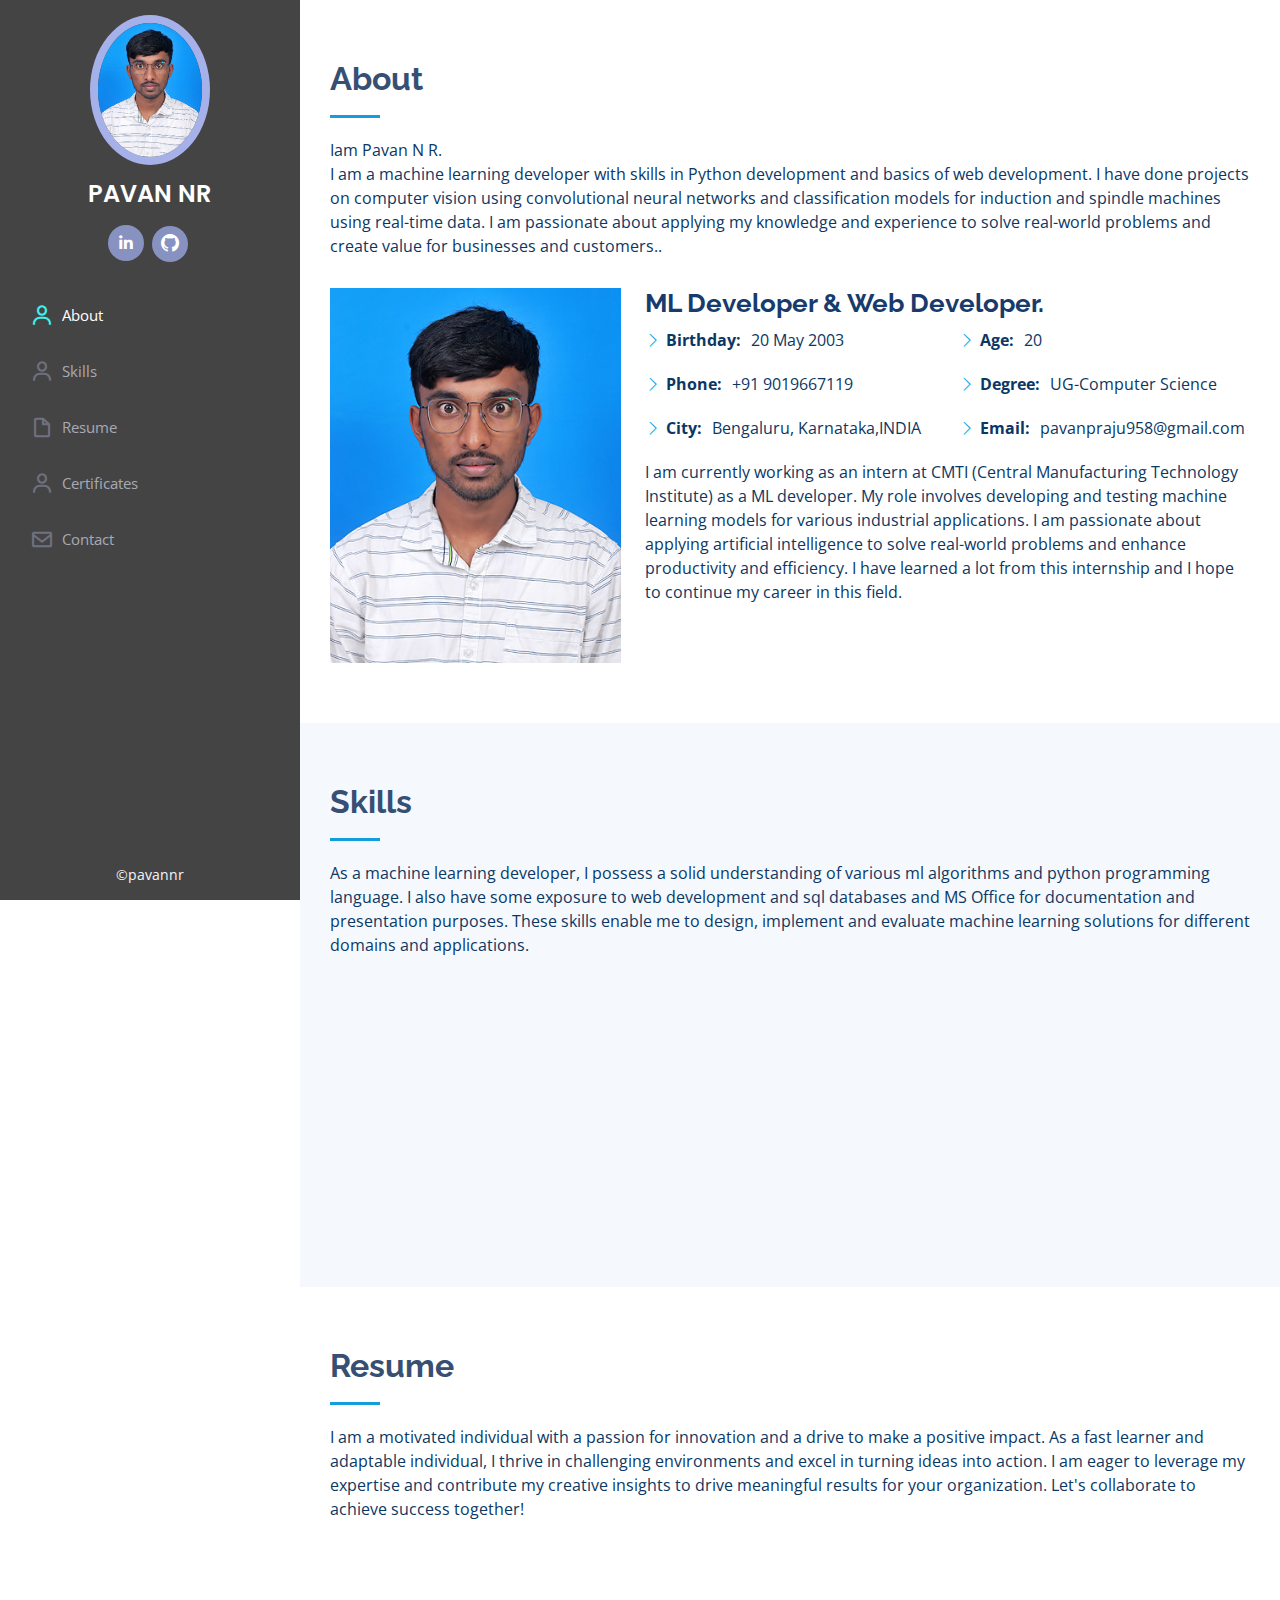
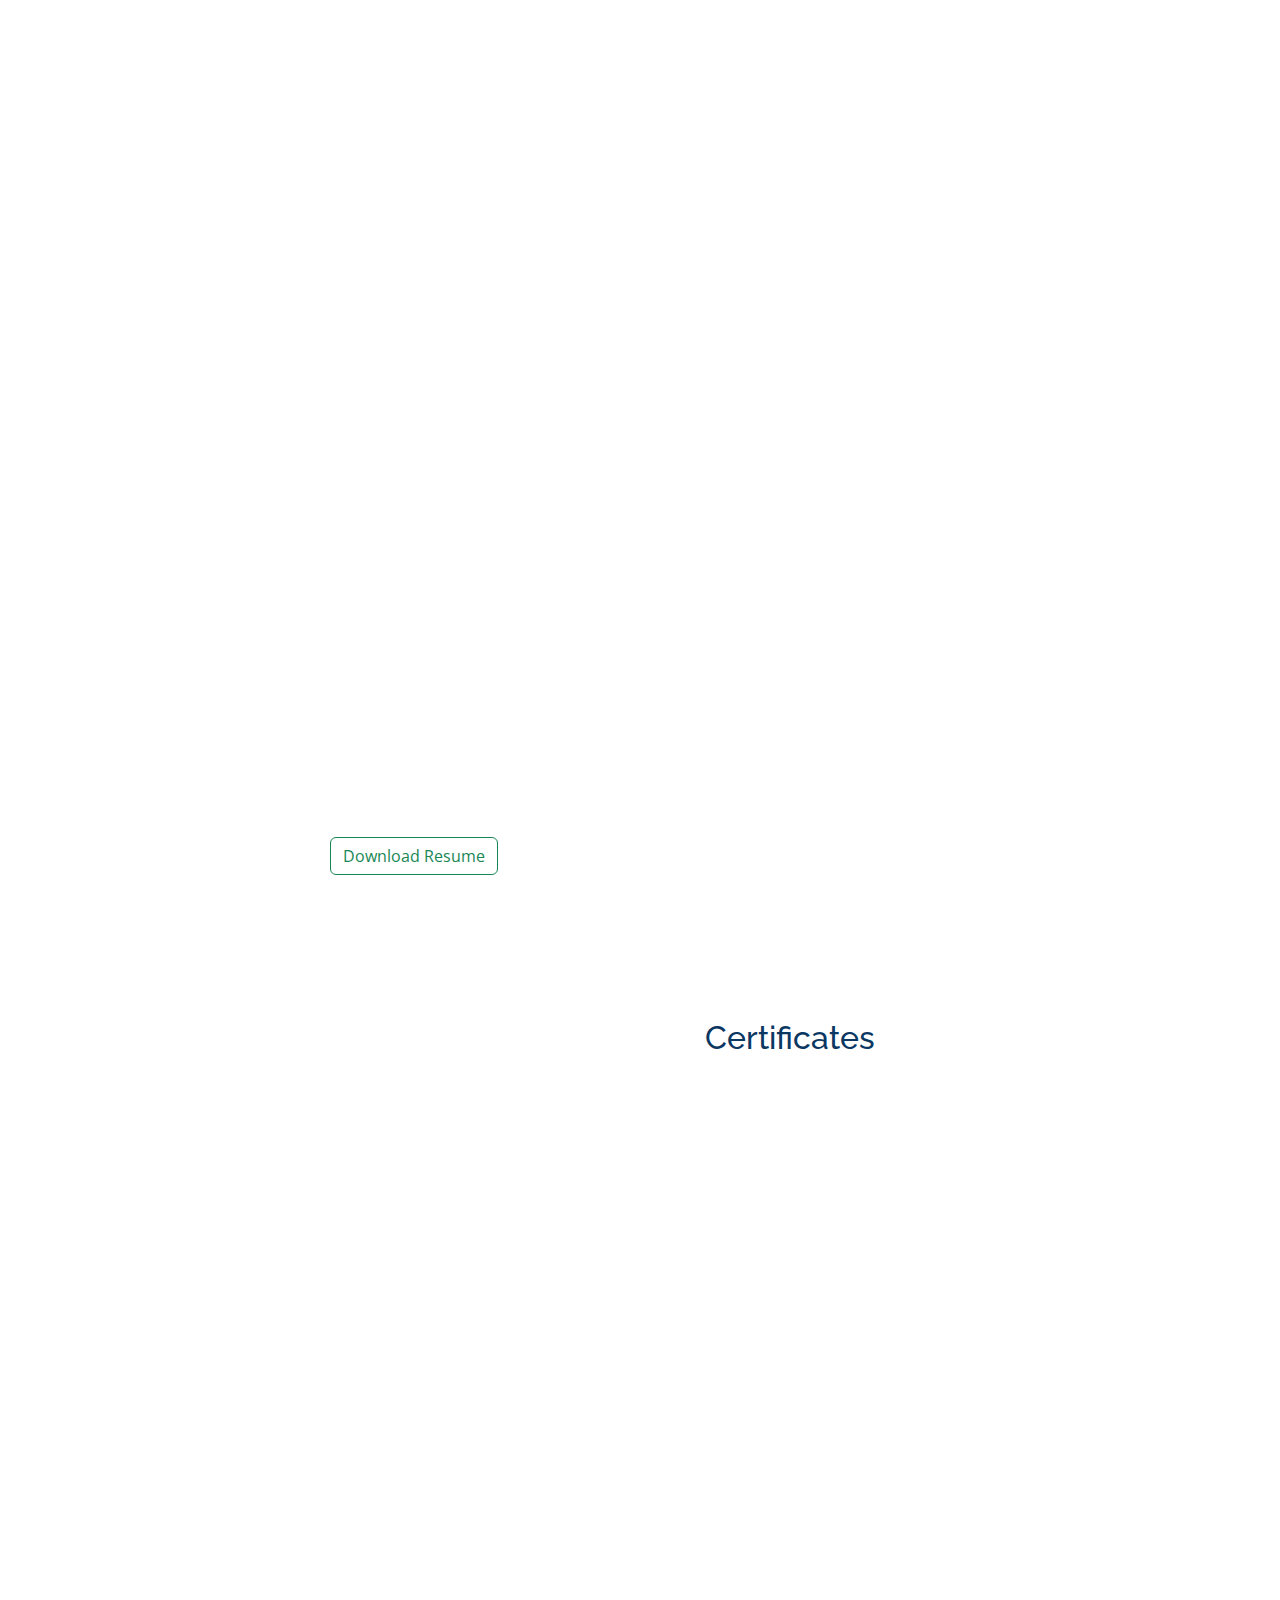
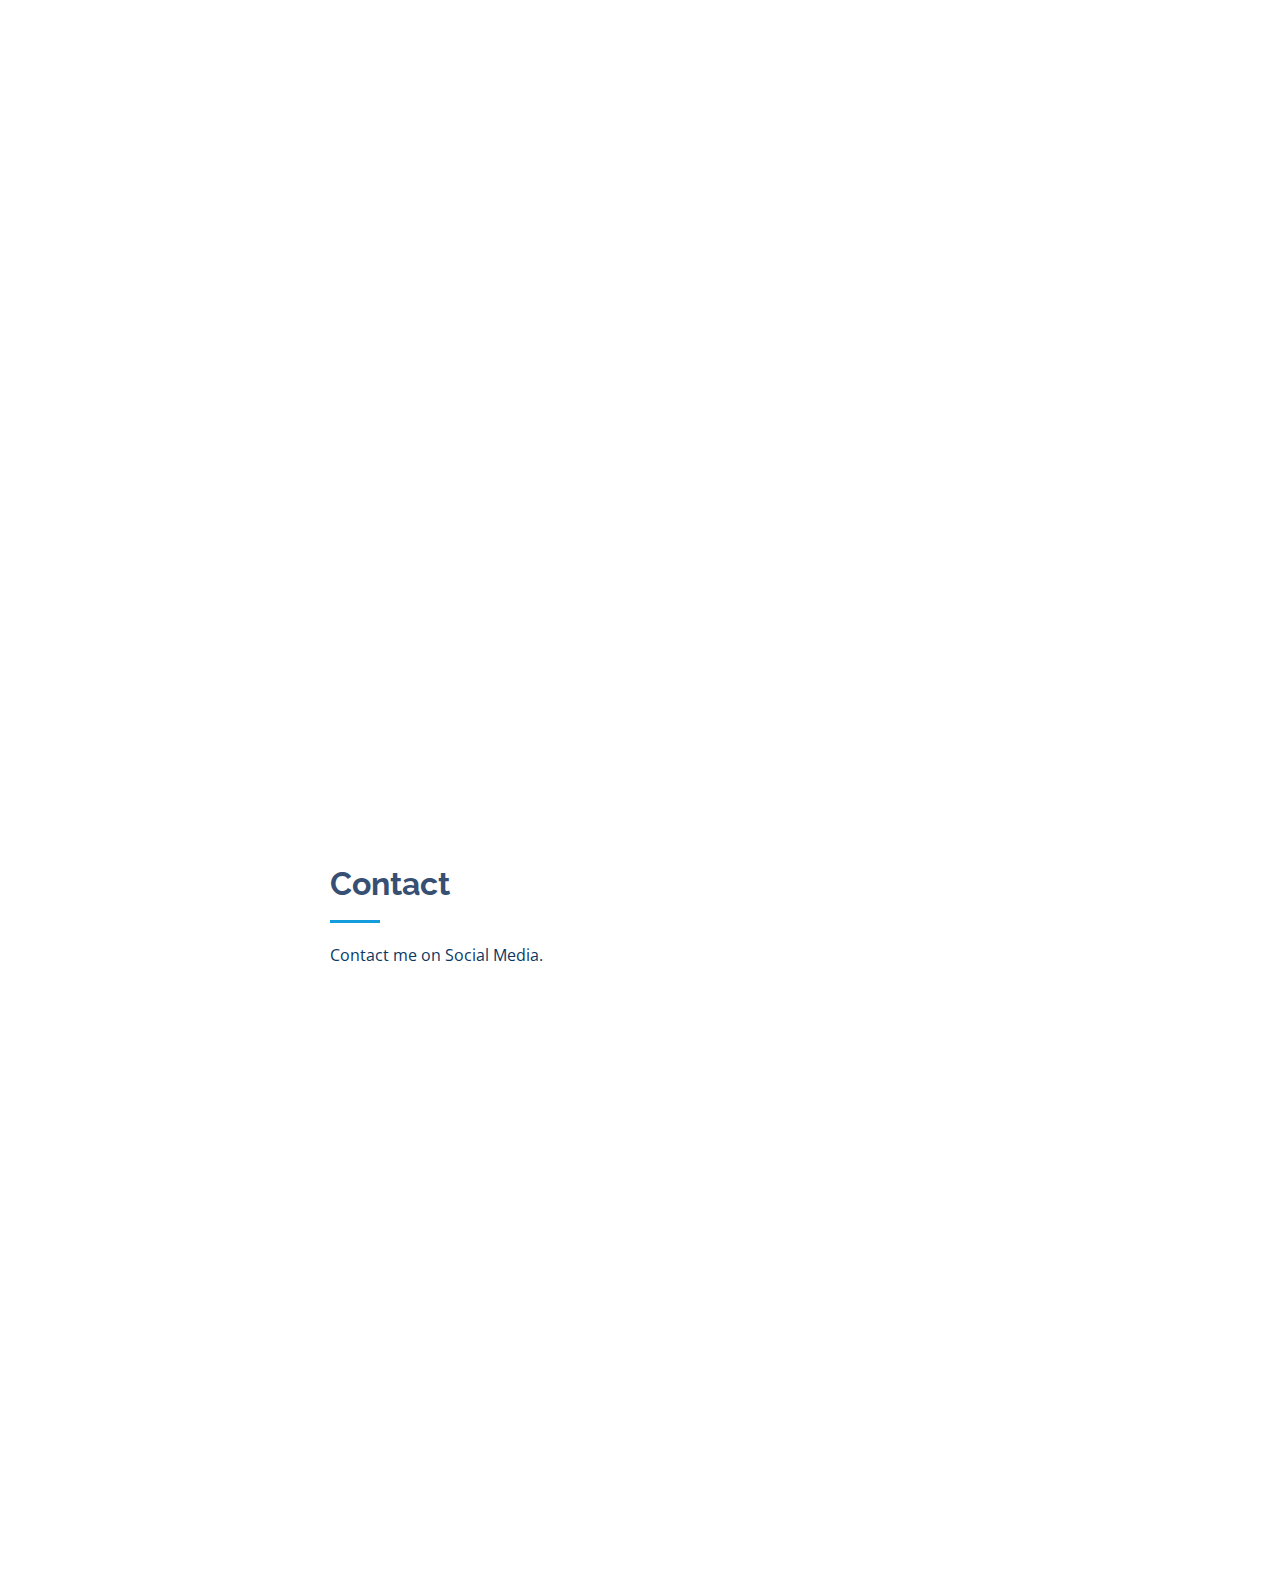
==== Portfolio/index.html @ 06346cdb "Add files via upload" ====
<!DOCTYPE html>
<html lang="en">

<head>
    <meta charset="utf-8">
    <meta content="width=device-width, initial-scale=1.0" name="viewport">

    <title>Portfolio-Pavan</title>
    <meta content="" name="description">
    <meta content="" name="keywords">

    <link
        href="https://fonts.googleapis.com/css?family=Open+Sans:300,300i,400,400i,600,600i,700,700i|Raleway:300,300i,400,400i,500,500i,600,600i,700,700i|Poppins:300,300i,400,400i,500,500i,600,600i,700,700i"
        rel="stylesheet">

    <link href="styles/aos/aos.css" rel="stylesheet">
    <link href="styles/bootstrap/css/bootstrap.min.css" rel="stylesheet">
    <link href="styles/bootstrap-icons/bootstrap-icons.css" rel="stylesheet">
    <link href="styles/boxicons/css/boxicons.min.css" rel="stylesheet">
    <link href="styles/glightbox/css/glightbox.min.css" rel="stylesheet">
    <link href="styles/swiper/swiper-bundle.min.css" rel="stylesheet">

    <link href="css/style.css" rel="stylesheet">

</head>

<body>

    <i class="bi bi-list mobile-nav-toggle d-xl-none"></i>

    <header id="header">
        <div class="d-flex flex-column">

            <div class="profile">
                <img src="images/profile.jpg" alt="" class="img-fluid rounded-circle">
                <h1 class="text-light"><a href="index.html">PAVAN NR</a></h1>
                <div class="social-links mt-3 text-center">
                    <a href="https://www.linkedin.com/in/pavannr/" class="linkedin"><i class="bx bxl-linkedin"></i></a>
                    <a href="https://github.com/PavanNR958/" class="github"><i class="bi bi-github"></i></a>
                </div>
            </div>

            <nav id="navbar" class="nav-menu navbar">
                <ul>
                    <li><a href="#about" class="nav-link scrollto"><i class="bx bx-user"></i> <span>About</span></a>
                    </li>
                    <li><a href="#skills" class="nav-link scrollto"><i class="bx bx-user"></i> <span>Skills</span></a>
                    </li>
                    <li><a href="#resume" class="nav-link scrollto"><i class="bx bx-file-blank"></i>
                            <span>Resume</span></a></li>
                    <li><a href="#certificates" class="nav-link scrollto"><i class="bx bx-user"></i>
                            <span>Certificates</span></a></li>
                    <li><a href="#contact" class="nav-link scrollto"><i class="bx bx-envelope"></i>
                            <span>Contact</span></a></li>
                </ul>
            </nav>
        </div>
    </header>

    <main id="main">

        <section id="about" class="about">
            <div class="container">

                <div class="section-title">
                    <h2>About</h2>
                    <p>Iam Pavan N R.</h6>
                    <p>I am a machine learning developer with skills in Python development and basics of web
                        development. I have done projects on computer vision using convolutional neural networks and
                        classification models for induction and spindle machines using real-time data. I am passionate
                        about applying my knowledge and experience to solve real-world problems and create value for
                        businesses and customers..</p>
                </div>

                <div class="row">
                    <div class="col-lg-4" data-aos="fade-right">
                        <img src="images/profile.jpg" class="img-fluid" alt="">
                    </div>
                    <div class="col-lg-8 pt-4 pt-lg-0 content" data-aos="fade-left">
                        <h3>ML Developer &amp; Web Developer.</h3>
                        <div class="row">
                            <div class="col-lg-6">
                                <ul>
                                    <li><i class="bi bi-chevron-right"></i> <strong>Birthday:</strong> <span>20 May
                                            2003</span></li>
                                    <li><i class="bi bi-chevron-right"></i> <strong>Phone:</strong> <span>+91 9019667119
                                        </span></li>
                                    <li><i class="bi bi-chevron-right"></i> <strong>City:</strong> <span>Bengaluru,
                                            Karnataka,INDIA</span></li>
                                </ul>
                            </div>
                            <div class="col-lg-6">
                                <ul>
                                    <li><i class="bi bi-chevron-right"></i> <strong>Age:</strong> <span>20</span></li>
                                    <li><i class="bi bi-chevron-right"></i> <strong>Degree:</strong> <span>UG-Computer
                                            Science</span>
                                    </li>
                                    <li><i class="bi bi-chevron-right"></i> <strong>Email:</strong>
                                        <span>pavanpraju958@gmail.com</span>
                                    </li>
                                </ul>
                            </div>
                        </div>
                        <p>
                            I am currently working as an intern at CMTI (Central Manufacturing Technology Institute) as
                            a ML developer. My role involves developing and testing machine learning models for various
                            industrial applications. I am passionate about applying artificial intelligence to solve
                            real-world problems and enhance productivity and efficiency. I have learned a lot from this
                            internship and I hope to continue my career in this field.
                        </p>
                    </div>
                </div>

            </div>
        </section>

        <section id="skills" class="skills section-bg">
            <div class="container">

                <div class="section-title">
                    <h2>Skills</h2>
                    <p>As a machine learning developer, I possess a solid understanding of various ml algorithms and
                        python programming language. I also have some exposure to web development and sql databases and
                        MS Office for documentation and presentation purposes.
                        These skills enable me to design, implement and evaluate machine learning solutions for
                        different domains and applications.</p>
                </div>

                <div class="row skills-content">

                    <div class="col-lg-6" data-aos="fade-up">

                        <div class="progress">
                            <span class="skill">HTML <i class="val">100%</i></span>
                            <div class="progress-bar-wrap">
                                <div class="progress-bar" role="progressbar" aria-valuenow="100" aria-valuemin="0"
                                    aria-valuemax="100">
                                </div>
                            </div>
                        </div>

                        <div class="progress">
                            <span class="skill">CSS <i class="val">85%</i></span>
                            <div class="progress-bar-wrap">
                                <div class="progress-bar" role="progressbar" aria-valuenow="85" aria-valuemin="0"
                                    aria-valuemax="100">
                                </div>
                            </div>
                        </div>

                        <div class="progress">
                            <span class="skill">JavaScript <i class="val">70%</i></span>
                            <div class="progress-bar-wrap">
                                <div class="progress-bar" role="progressbar" aria-valuenow="70" aria-valuemin="0"
                                    aria-valuemax="100">
                                </div>
                            </div>
                        </div>

                        <div class="progress">
                            <span class="skill">MS Office <i class="val">100%</i></span>
                            <div class="progress-bar-wrap">
                                <div class="progress-bar" role="progressbar" aria-valuenow="100" aria-valuemin="0"
                                    aria-valuemax="100">
                                </div>
                            </div>
                        </div>

                    </div>

                    <div class="col-lg-6" data-aos="fade-up" data-aos-delay="100">

                        <div class="progress">
                            <span class="skill">Python <i class="val">90%</i></span>
                            <div class="progress-bar-wrap">
                                <div class="progress-bar" role="progressbar" aria-valuenow="90" aria-valuemin="0"
                                    aria-valuemax="100">
                                </div>
                            </div>
                        </div>

                        <div class="progress">
                            <span class="skill">C Program</Prog> <i class="val">90%</i></span>
                            <div class="progress-bar-wrap">
                                <div class="progress-bar" role="progressbar" aria-valuenow="90" aria-valuemin="0"
                                    aria-valuemax="100">
                                </div>
                            </div>
                        </div>

                        <div class="progress">
                            <span class="skill">MYSQL<i class="val">85%</i></span>
                            <div class="progress-bar-wrap">
                                <div class="progress-bar" role="progressbar" aria-valuenow="85" aria-valuemin="0"
                                    aria-valuemax="100">
                                </div>
                            </div>
                        </div>

                    </div>

                </div>

            </div>
        </section>

        <section id="resume" class="resume">
            <div class="container">

                <div class="section-title">
                    <h2>Resume</h2>
                    <p>I am a motivated individual with a passion for innovation and a drive to make a positive impact.
                        As a fast learner and adaptable individual, I thrive in challenging environments and excel in
                        turning ideas into action. I am eager to leverage my expertise and contribute my creative
                        insights to drive meaningful results for your organization. Let's collaborate to achieve success
                        together!</p>
                </div>

                <div class="row">
                    <div class="col-lg-6" data-aos="fade-up">
                        <h3 class="resume-title">Sumary</h3>
                        <div class="resume-item pb-0">
                            <h4>Pavan N R</h4>
                            <p><em>I am currently working as an intern at CMTI (Central Manufacturing Technology
                                    Institute) as
                                    a ML developer. My role involves developing and testing machine learning models for
                                    various
                                    industrial applications. I am passionate about applying artificial intelligence to
                                    solve
                                    real-world problems and enhance productivity and efficiency. I have learned a lot
                                    from this
                                    internship and I hope to continue my career in this field.</em></p>
                            <ul>
                                <li>Bengaluru,Karnataka</li>
                            </ul>
                        </div>

                        <h3 class="resume-title">Education</h3>
                        <div class="resume-item">
                            <h4>BE - Computer Science And Eng.</h4>
                            <h5>2020 - 2024</h5>
                            <p><em>Dr Ambedkar Institute Of Technology,Bengaluru</em></p>
                            <p>CGPA - 7.8</p>
                        </div>
                        <div class="resume-item">
                            <h4>PU - PCMB</h4>
                            <h5>2018 - 2020</h5>
                            <p><em>Swamy Vivekananda PU Collage, Chikkaballapura</em></p>
                            <p>Percentage - 84.9%</p>
                        </div>
                        <div class="resume-item">
                            <h4>SCHOOL - Class VI-X</h4>
                            <h5>2013 - 2018</h5>
                            <p><em>Jawahar Navodaya Vidyalaya, Chikkaballapura</em></p>
                            <p>Percentage - 64.16%</p>
                        </div>
                    </div>
                </div>
                <a href="https://drive.google.com/file/d/1mx9CLOX7u67LgdEyfRIXRDNWzuUhK4iF/view?usp=sharing"><button
                        class="btn btn-outline-success " type="button">Download Resume</button></a>
            </div>
        </section>

        <section id="certificates" class="bx-certification">
            <h2 class="text-center mb-4 pb-4">Certificates</h2>

            <div class="row" data-aos="fade-up">

                <div class="col-md-6 mb-4 text-center">
                    <h3 class="mb-4">Python Courses Completed</h3>
                    <ul class="list-group ">
                        <li class="list-group-item">Python Classes and Inheritance</li>
                        <li class="list-group-item">Python Project: pillow, tesseract, and opencv</li>
                        <li class="list-group-item">Python Basics</li>
                        <li class="list-group-item">Data Collection and Processing with Python</li>
                        <li class="list-group-item">Python Functions, Files, and Dictionaries</li>
                    </ul>
                </div>

                <div class="col-md-6 mb-4">

                    <div class="card mb-4">
                        <img src="images/pyhton.jpg" class="card-img-top certificate-image" alt="Python Certificate">
                        <div class="card-body text-center">
                            <h5 class="card-title">Python Certification</h5>
                            <h5>University of Michigan</h5>
                        </div>
                        <a href="https://coursera.org/share/a9dcd107085fae0ab49439a4edb64002"
                            class=" mt-5 btn btn-outline-primary">Know More</a>
                    </div>
                </div>
            </div>


            <div class="row" data-aos="fade-up">

                <div class="col-md-6 mb-4 text-center">
                    <h3 class="mb-4">Databases and SQL for Data Science with Python</h3>
                    <p>"I am excited to share that I have successfully completed a comprehensive SQL and database
                        course. This experience has equipped me with a strong foundation in database management, query
                        optimization, and data manipulation using SQL."</p>

                </div>


                <div class="col-md-6 mb-4">
                    <div class="card mb-4">
                        <img src="images/dbms.jpg" class="card-img-top certificate-image" alt="Certificate 2">
                        <div class="card-body text-center">
                            <h5 class="card-title">DBMS certificaiton</h5>

                            <h5 class="mb-4">Databases and SQL for Data Science with Python</h5>
                        </div>
                        <a href="https://coursera.org/share/48d1d71f41cce4c45d6b3846712d8c98"
                            class=" mt-5 btn btn-outline-primary">Know More</a>
                    </div>
                </div>
            </div>

        </section>

        <section id="contact" class="contact">
            <div class="container">

                <div class="section-title">
                    <h2>Contact</h2>
                    <p>Contact me on Social Media.</p>
                </div>

                <div class="row" data-aos="fade-in">

                    <div class="col-lg-5 d-flex align-items-stretch">
                        <div class="info">
                            <div class="address">
                                <i class="bi bi-geo-alt"></i>
                                <h4>Location:</h4>
                                <p>Sahakar Nagar, Bengaluru</p>
                            </div>

                            <div class="email">
                                <i class="bi bi-envelope"></i>
                                <h4>Email:</h4>
                                <p>pavanpraju958@gmail.com</p>
                            </div>

                            <div class="phone">
                                <i class="bi bi-phone"></i>
                                <h4>Call:</h4>
                                <p>+91 9019667119</p>
                            </div>
                        </div>

                    </div>

                    <div class="col-lg-7 mt-5 mt-lg-0 d-flex align-items-stretch">
                        <form action="#" method="post" role="form" class="php-email-form">
                            <div class="row">
                                <div class="form-group col-md-6">
                                    <label for="name">Your Name</label>
                                    <input type="text" name="name" class="form-control" id="name" required>
                                </div>
                                <div class="form-group col-md-6">
                                    <label for="name">Your Email</label>
                                    <input type="email" class="form-control" name="email" id="email" required>
                                </div>
                            </div>
                            <div class="form-group">
                                <label for="name">Subject</label>
                                <input type="text" class="form-control" name="subject" id="subject" required>
                            </div>
                            <div class="form-group">
                                <label for="name">Message</label>
                                <textarea class="form-control" name="message" rows="10" required></textarea>
                            </div>
                            <div class="my-3">
                                <div class="loading">Loading</div>
                                <div class="error-message"></div>
                                <div class="sent-message">Your message has been sent. Thank you!</div>
                            </div>
                            <div class="text-center"><button type="submit"
                                    class="btn btn-outline-success ">Submit</button>
                            </div>
                        </form>
                    </div>

                </div>

            </div>
        </section>

    </main>

    <footer id="footer">
        <div class="container">
            <div class="copyright">
                &copy;pavannr</span></strong>
            </div>
        </div>
    </footer>

    <a href="#" class="back-to-top d-flex align-items-center justify-content-center"><i
            class="bi bi-arrow-up-short"></i></a>

    <script src="styles/purecounter/purecounter_vanilla.js"></script>
    <script src="styles/aos/aos.js"></script>
    <script src="styles/bootstrap/js/bootstrap.bundle.min.js"></script>
    <script src="styles/glightbox/js/glightbox.min.js"></script>
    <script src="styles/isotope-layout/isotope.pkgd.min.js"></script>
    <script src="styles/swiper/swiper-bundle.min.js"></script>
    <script src="styles/typed.js/typed.umd.js"></script>
    <script src="styles/waypoints/noframework.waypoints.js"></script>
    <script src="styles/php-email-form/validate.js"></script>
    <script src="js/main.js"></script>

</body>

</html>
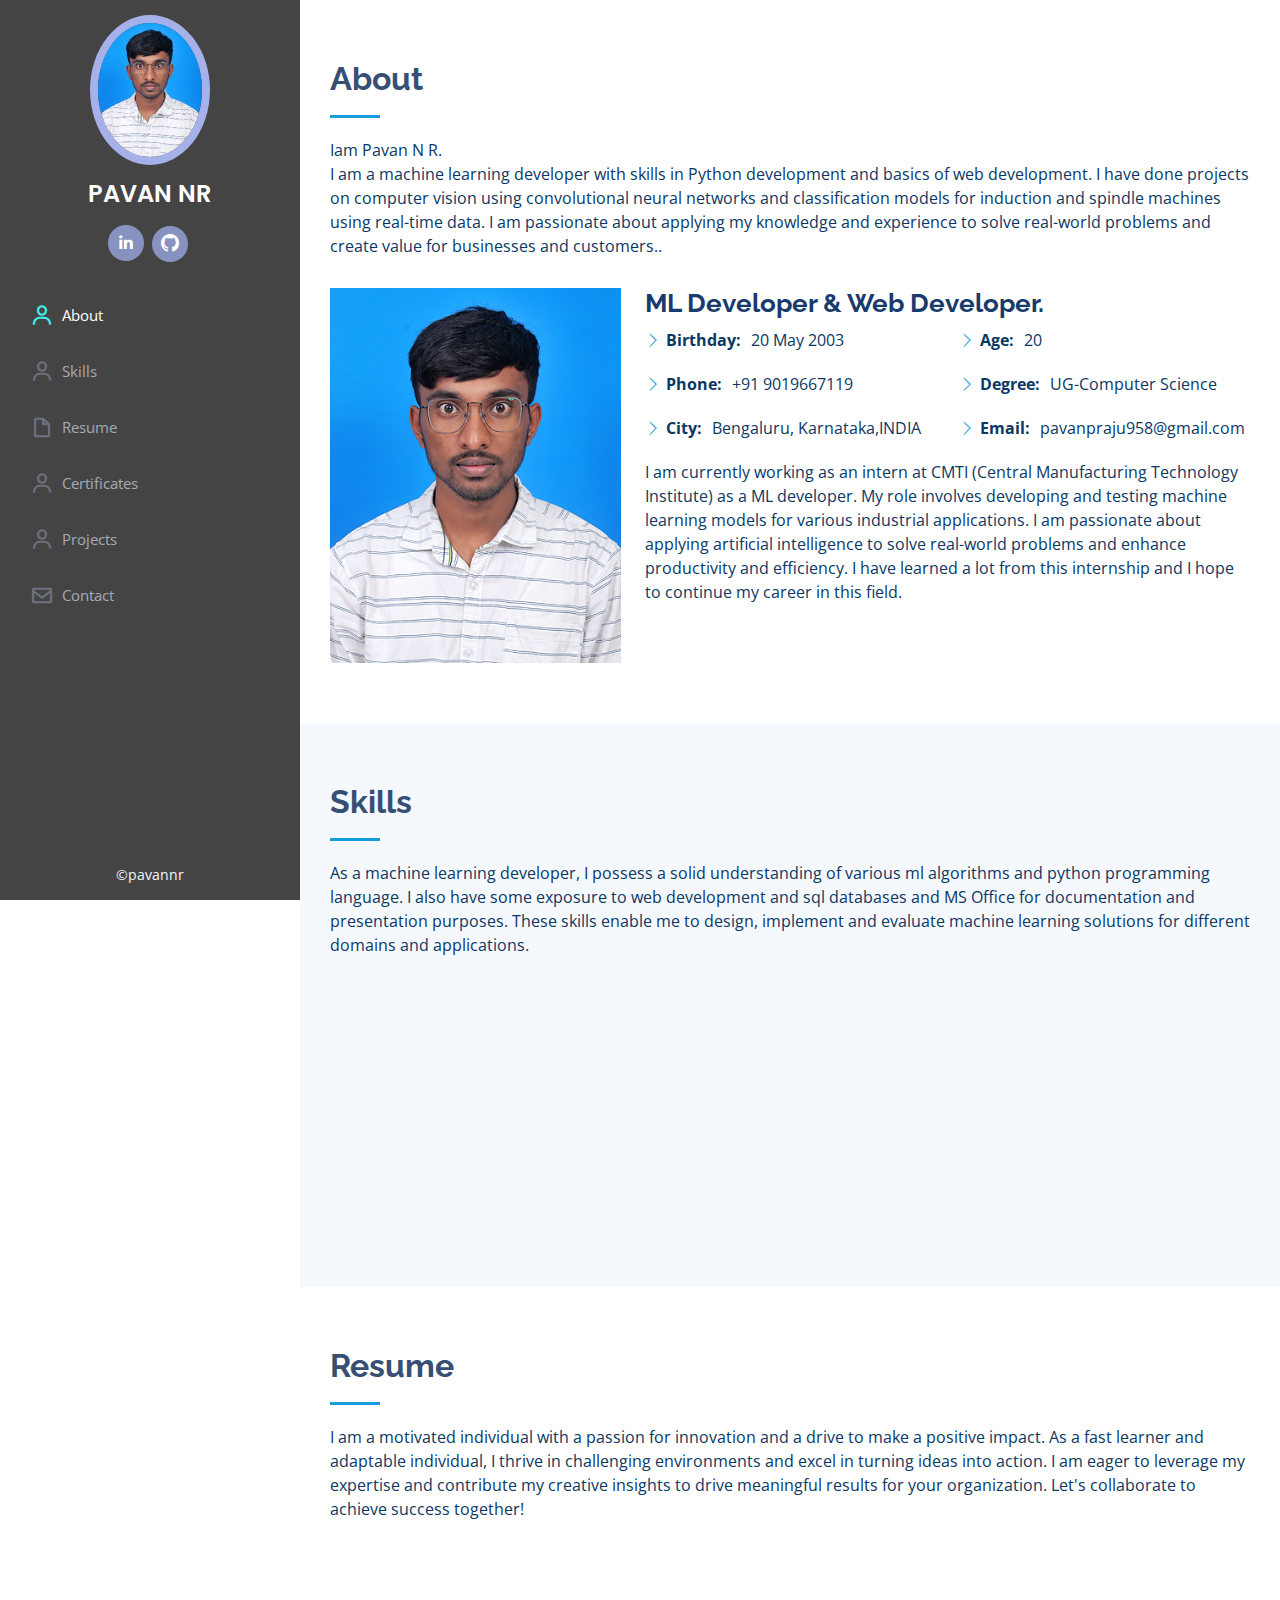
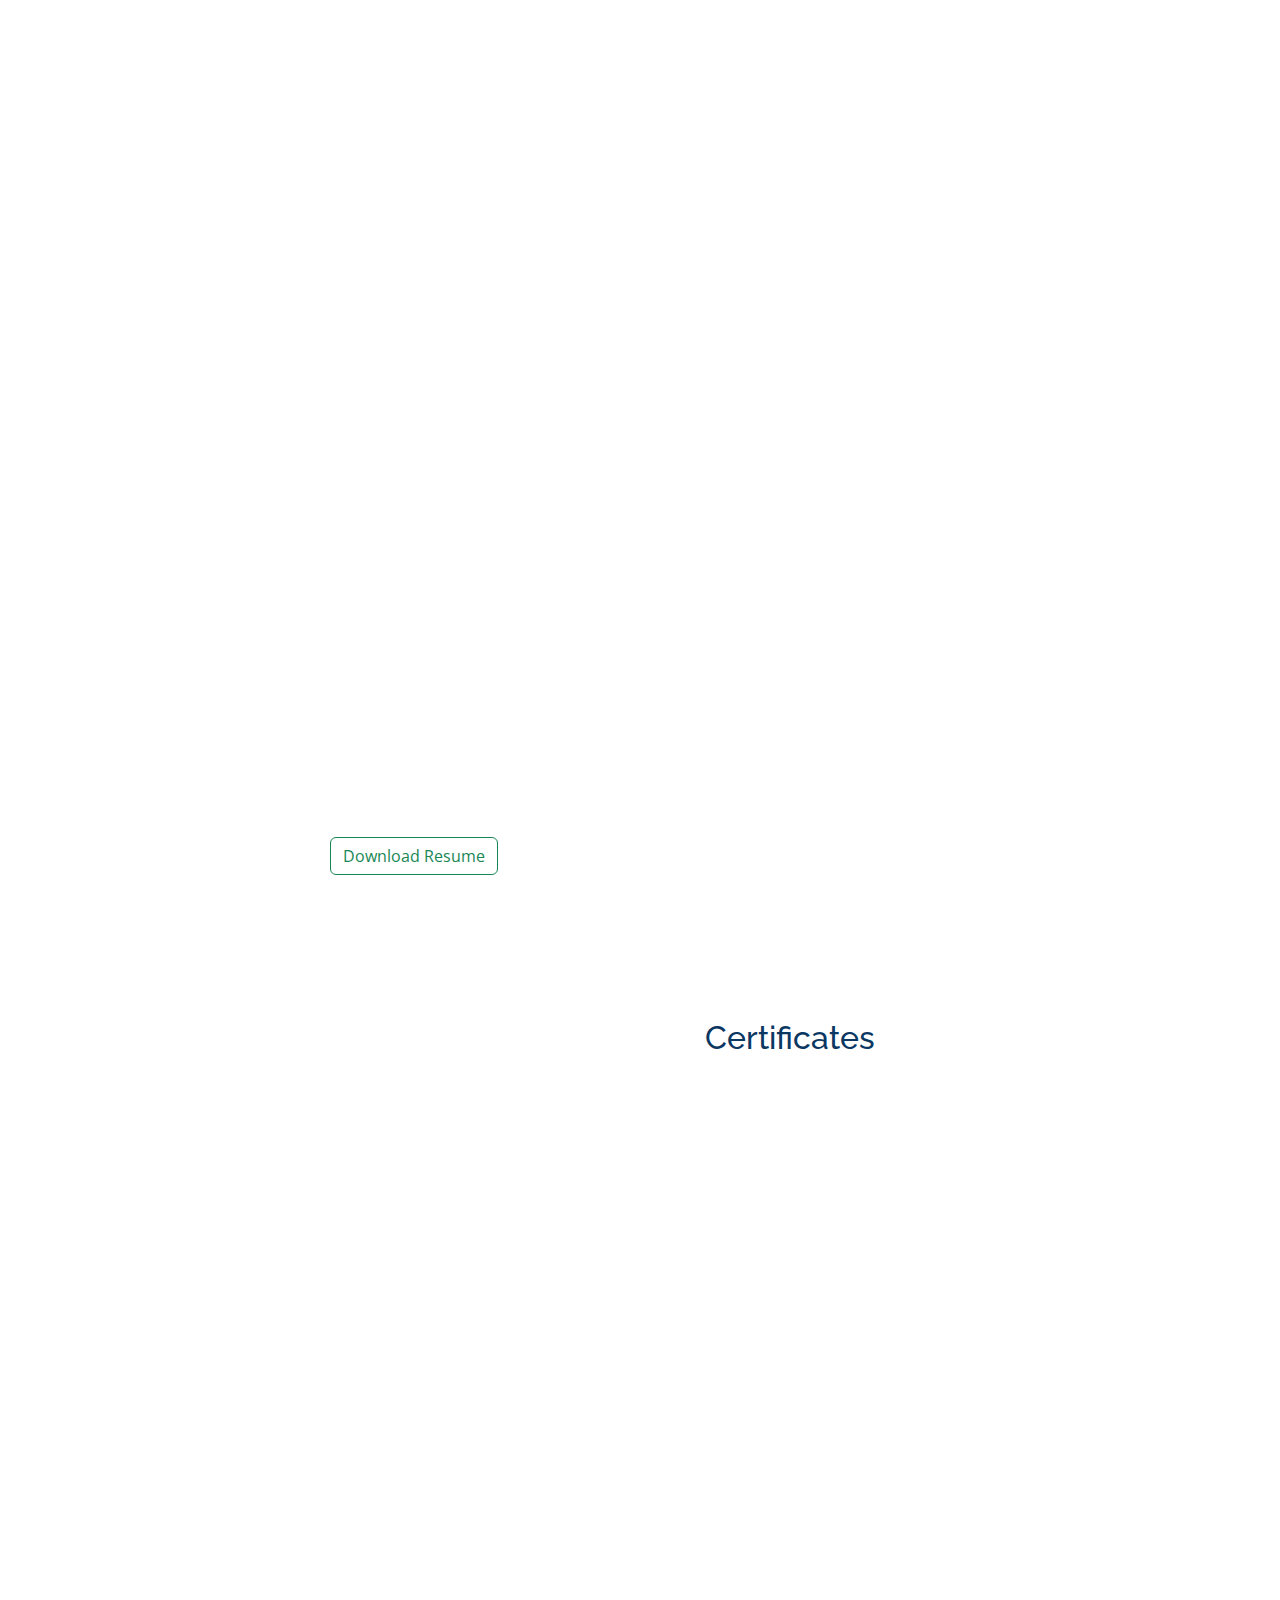
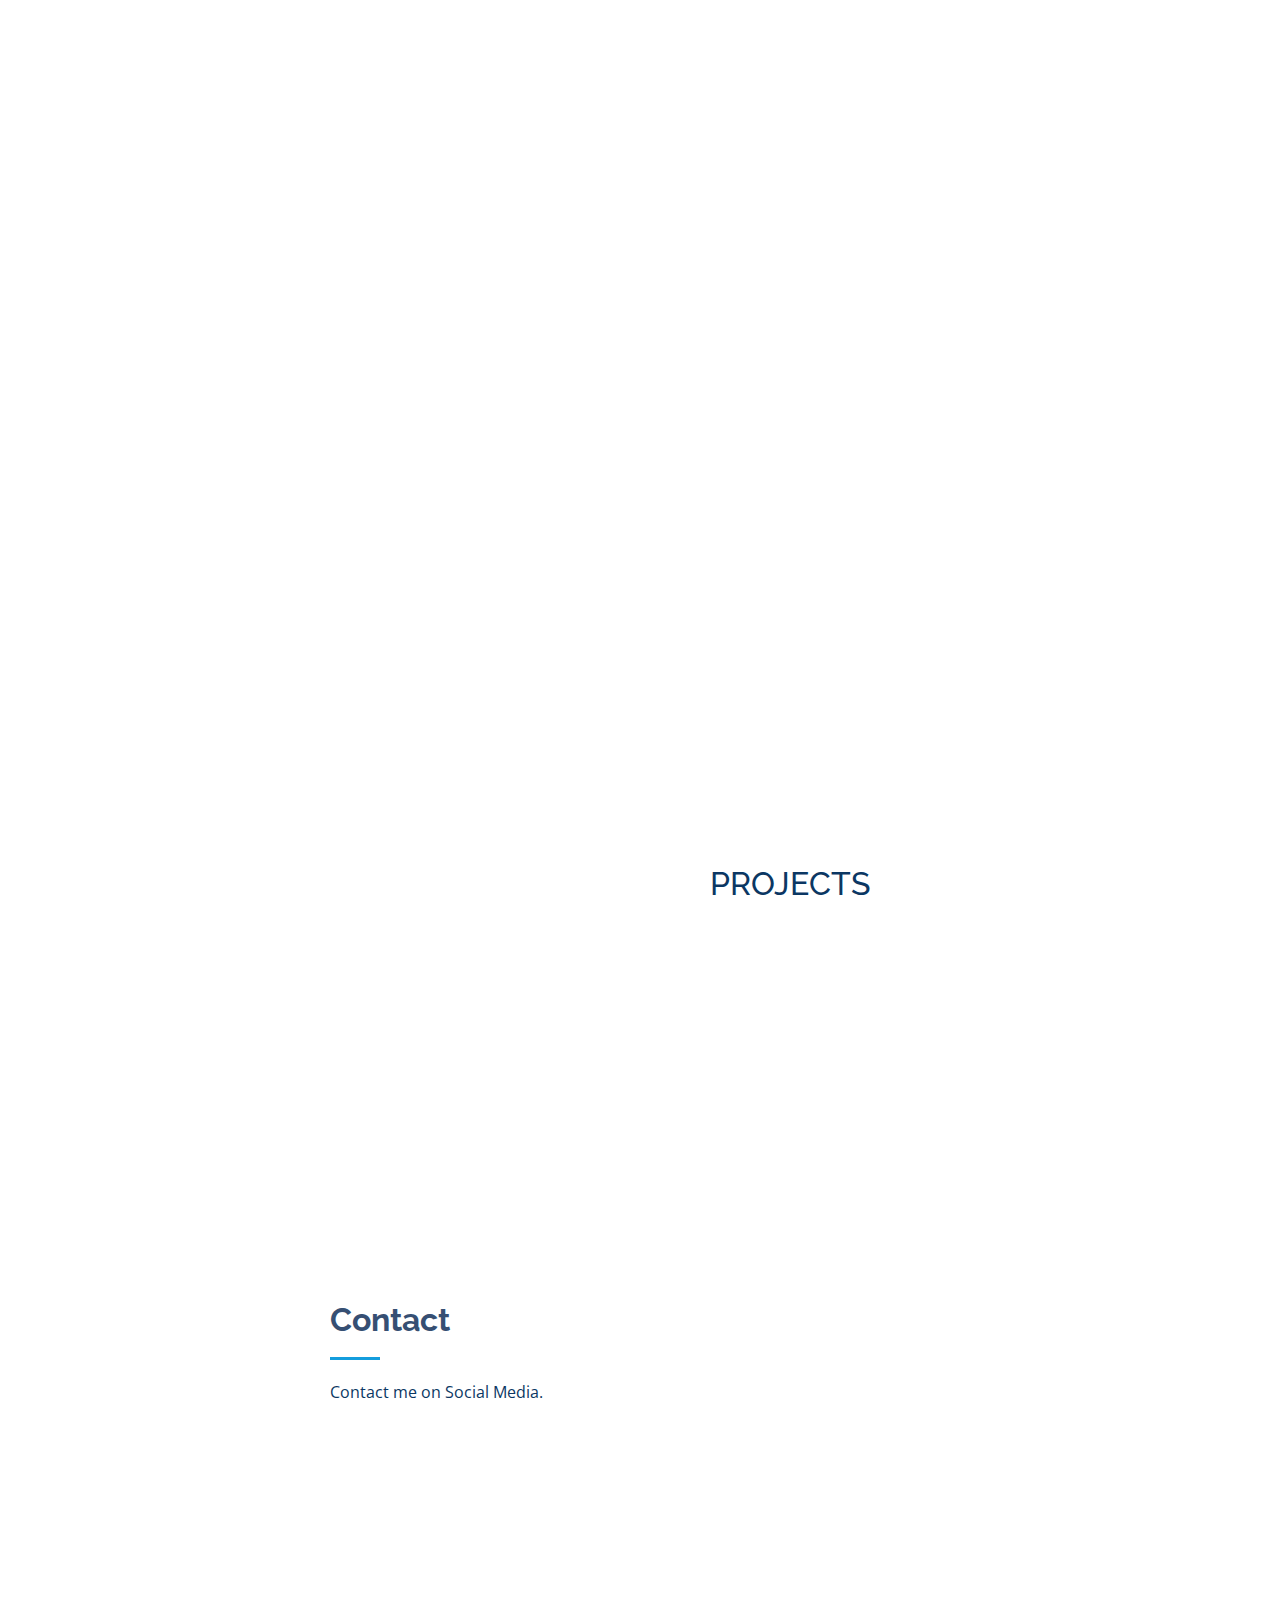
==== commit 9694e3df: "Update index.html" ====
--- a/Portfolio/index.html
+++ b/Portfolio/index.html
@@ -50,6 +50,8 @@
                             <span>Resume</span></a></li>
                     <li><a href="#certificates" class="nav-link scrollto"><i class="bx bx-user"></i>
                             <span>Certificates</span></a></li>
+                    <li><a href="#projects" class="nav-link scrollto"><i class="bx bx-user"></i>
+                            <span>Projects</span></a></li>
                     <li><a href="#contact" class="nav-link scrollto"><i class="bx bx-envelope"></i>
                             <span>Contact</span></a></li>
                 </ul>
@@ -319,6 +321,38 @@
 
         </section>
 
+        <section id="projects" class="bx-">
+            <h2 class="text-center mb-4 pb-4">PROJECTS</h2>
+
+            <div class="row" data-aos="fade-up">
+
+                <div class="col-md-6 mb-4 text-center">
+                    <h3 class="mb-4">Sign Language Conversion - IoT</h3>
+                </div>
+
+                <div class="col-md-6 mb-4 text-center">
+                    <h3 class="mb-4">Airline Reservation Management System-DBMS</h3>
+                </div>
+
+            </div>
+
+
+            <div class="row" data-aos="fade-up">
+
+                <div class="col-md-6 mb-4 text-center">
+                    <h3 class="mb-4">PCB Defect Detection - ML Project</p>
+
+                </div>
+
+                <div class="col-md-6 mb-4 text-center">
+                    <h3 class="mb-4">Automatic Number Plate Detection - ML Project</p>
+
+                </div>
+
+            </div>
+
+        </section>
+
         <section id="contact" class="contact">
             <div class="container">
 
@@ -414,4 +448,4 @@
 
 </body>
 
-</html>+</html>
